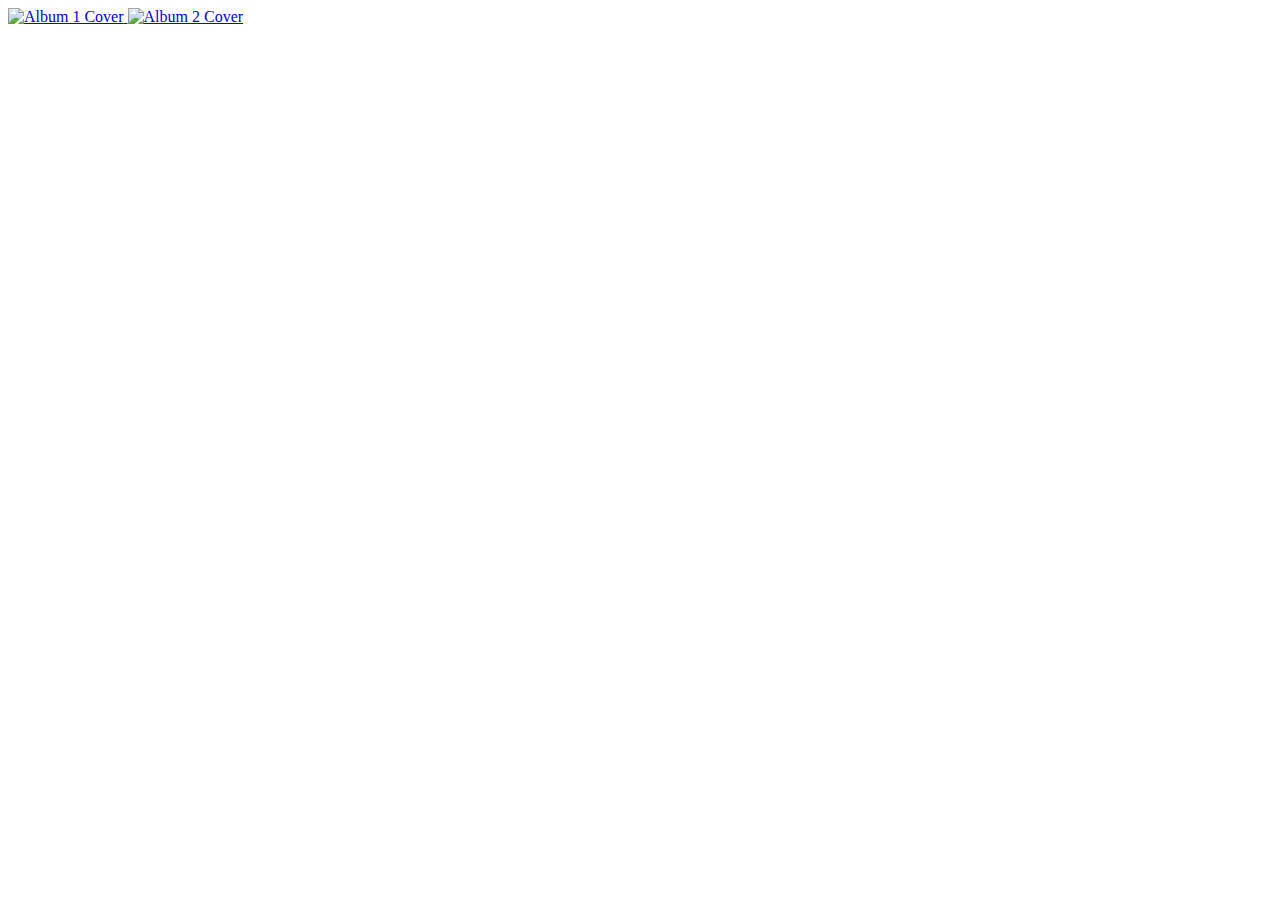
==== index.html @ 4dbc3860 "Create index.html" ====
<!DOCTYPE html>
<head>
  <meta charset="UTF-8">
  <meta name="viewport" content="width=device-width, initial-scale=1.0">
  <link rel="stylesheet" href="styles.css">
  <title>ALBUMSforCats</title>
</head>
<body>
  <div class="album-grid">
    <a href="album1.html" class="album-item">
      <img src="covers/album1-cover.jpg" alt="Album 1 Cover">
    </a>
    <a href="album2.html" class="album-item">
      <img src="covers/album2-cover.jpg" alt="Album 2 Cover">
    </a>
    <!-- Add more album items here -->
  </div>
</body>
</html>
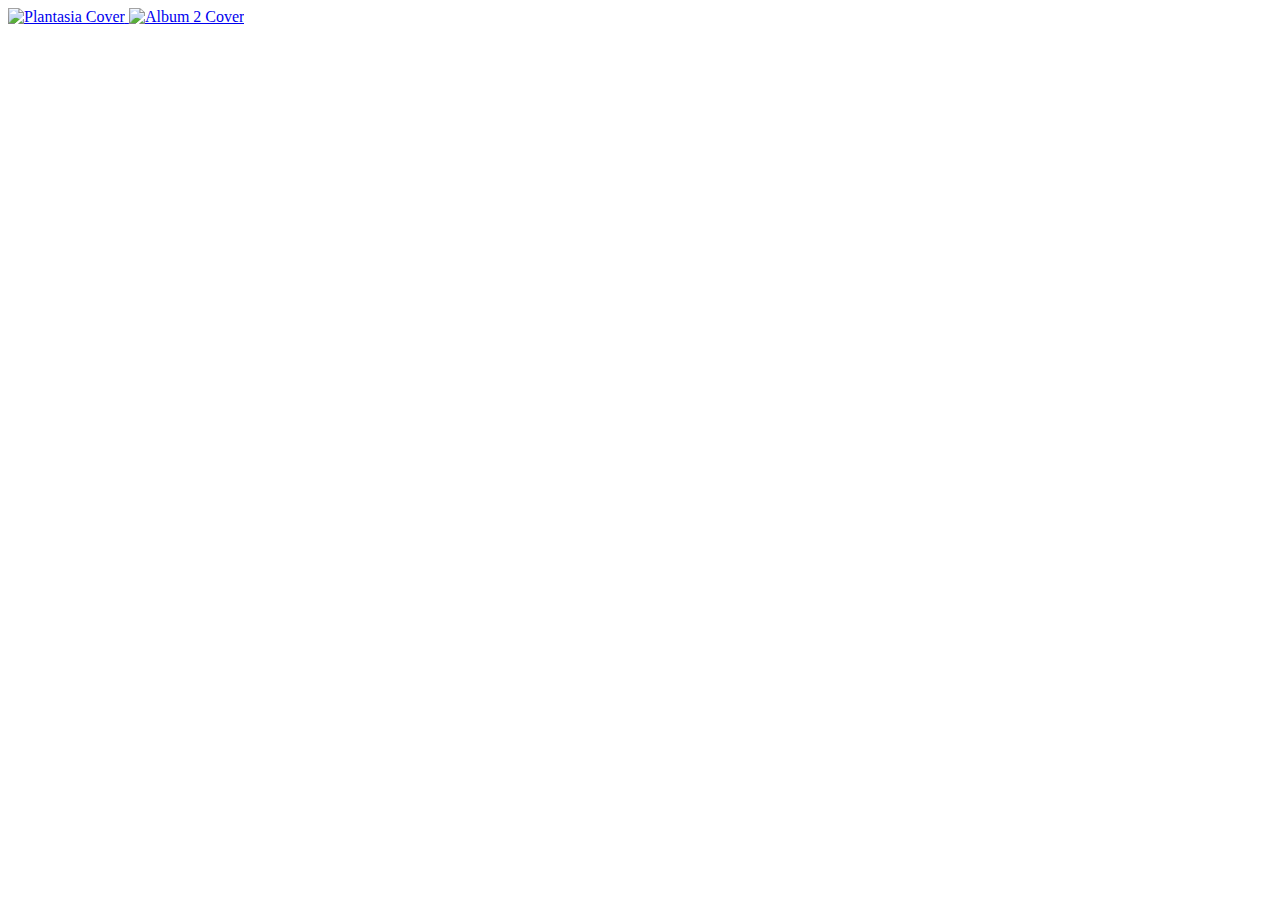
==== commit a520203b: "Update index.html" ====
--- a/index.html
+++ b/index.html
@@ -7,8 +7,8 @@
 </head>
 <body>
   <div class="album-grid">
-    <a href="album1.html" class="album-item">
-      <img src="covers/album1-cover.jpg" alt="Album 1 Cover">
+    <a href="plantasia.html" class="album-item">
+      <img src="covers/mothers-earth-plantasia.jpg" alt="Plantasia Cover">
     </a>
     <a href="album2.html" class="album-item">
       <img src="covers/album2-cover.jpg" alt="Album 2 Cover">
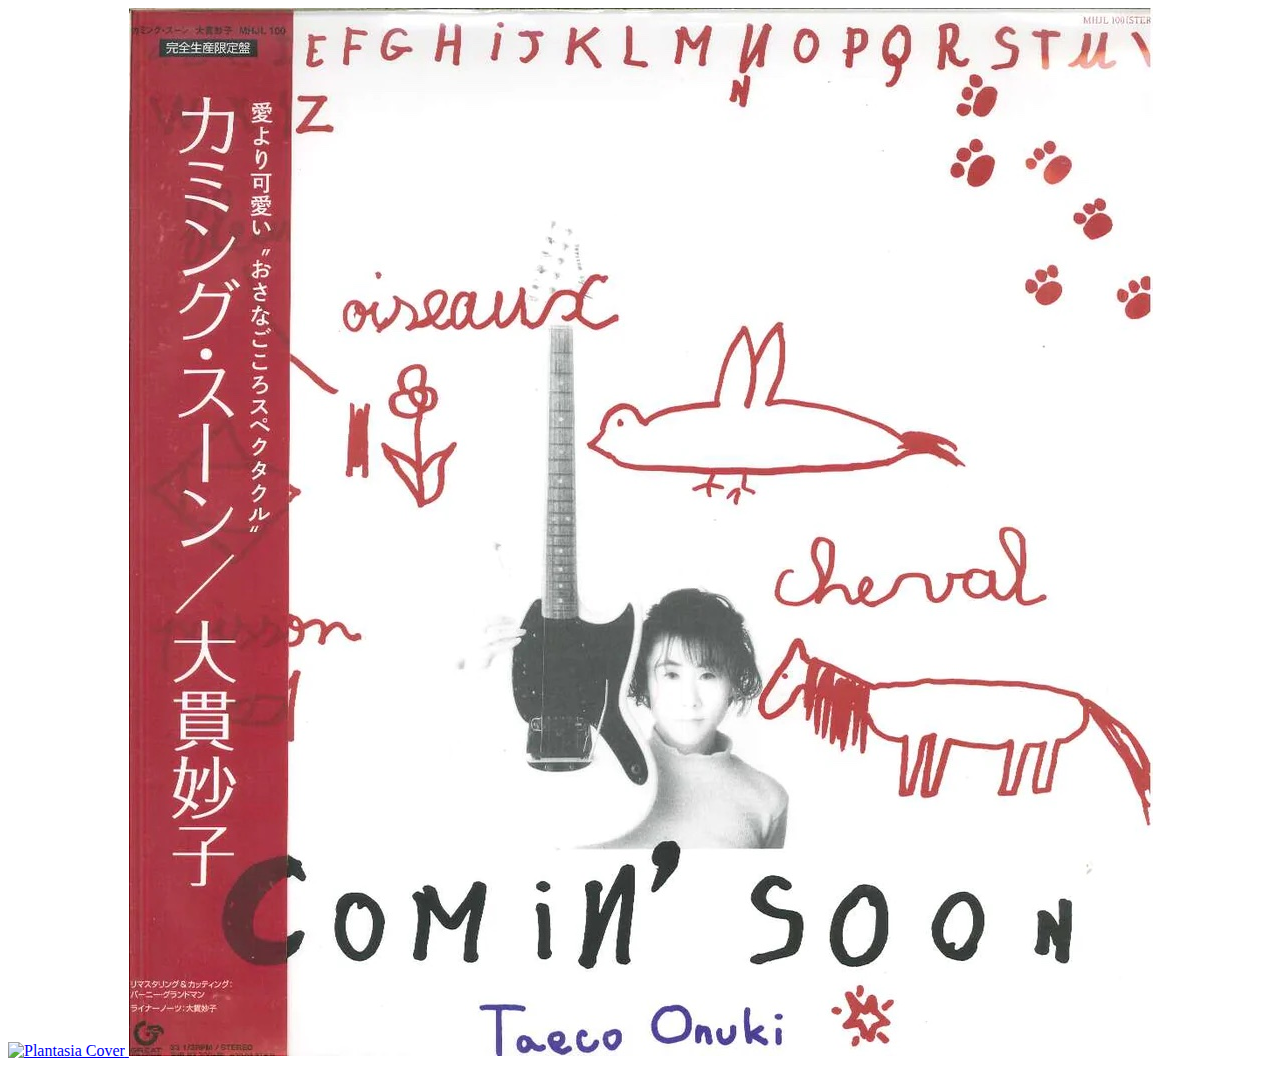
==== commit 4a506b8f: "Update index.html" ====
--- a/index.html
+++ b/index.html
@@ -10,8 +10,8 @@
     <a href="plantasia.html" class="album-item">
       <img src="covers/mothers-earth-plantasia.jpg" alt="Plantasia Cover">
     </a>
-    <a href="album2.html" class="album-item">
-      <img src="covers/album2-cover.jpg" alt="Album 2 Cover">
+    <a href="comin-soon.html" class="album-item">
+      <img src="covers/comin-soon.jpg" alt="Comin' Soon Cover">
     </a>
     <!-- Add more album items here -->
   </div>
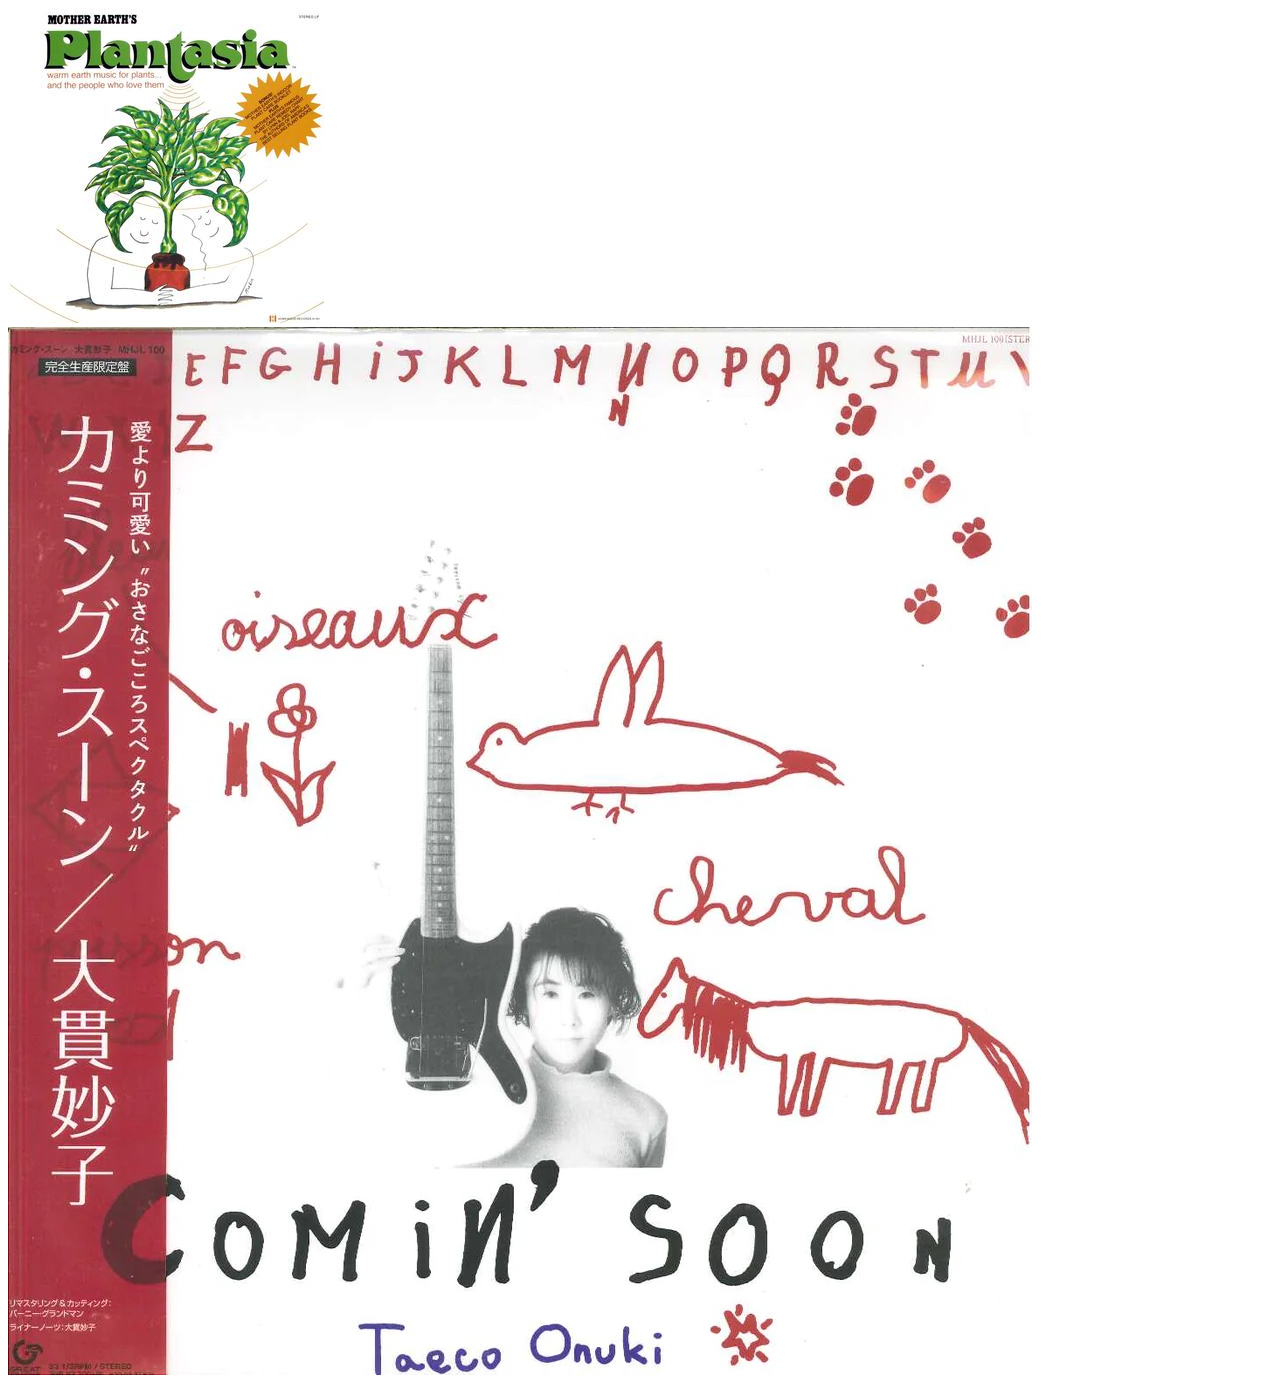
==== commit 6f1d890c: "Update index.html" ====
--- a/index.html
+++ b/index.html
@@ -1,17 +1,18 @@
 <!DOCTYPE html>
+<html>
 <head>
   <meta charset="UTF-8">
   <meta name="viewport" content="width=device-width, initial-scale=1.0">
-  <link rel="stylesheet" href="styles.css">
+  <link rel="stylesheet" href="assets/styles.css">
   <title>ALBUMSforCats</title>
 </head>
 <body>
   <div class="album-grid">
     <a href="plantasia.html" class="album-item">
-      <img src="covers/mothers-earth-plantasia.jpg" alt="Plantasia Cover">
+      <img src="assets/covers/mother-earths-plantasia.jpg" alt="Plantasia Cover">
     </a>
     <a href="comin-soon.html" class="album-item">
-      <img src="covers/comin-soon.jpg" alt="Comin' Soon Cover">
+      <img src="assets/covers/comin-soon.jpg" alt="Comin' Soon Cover">
     </a>
     <!-- Add more album items here -->
   </div>
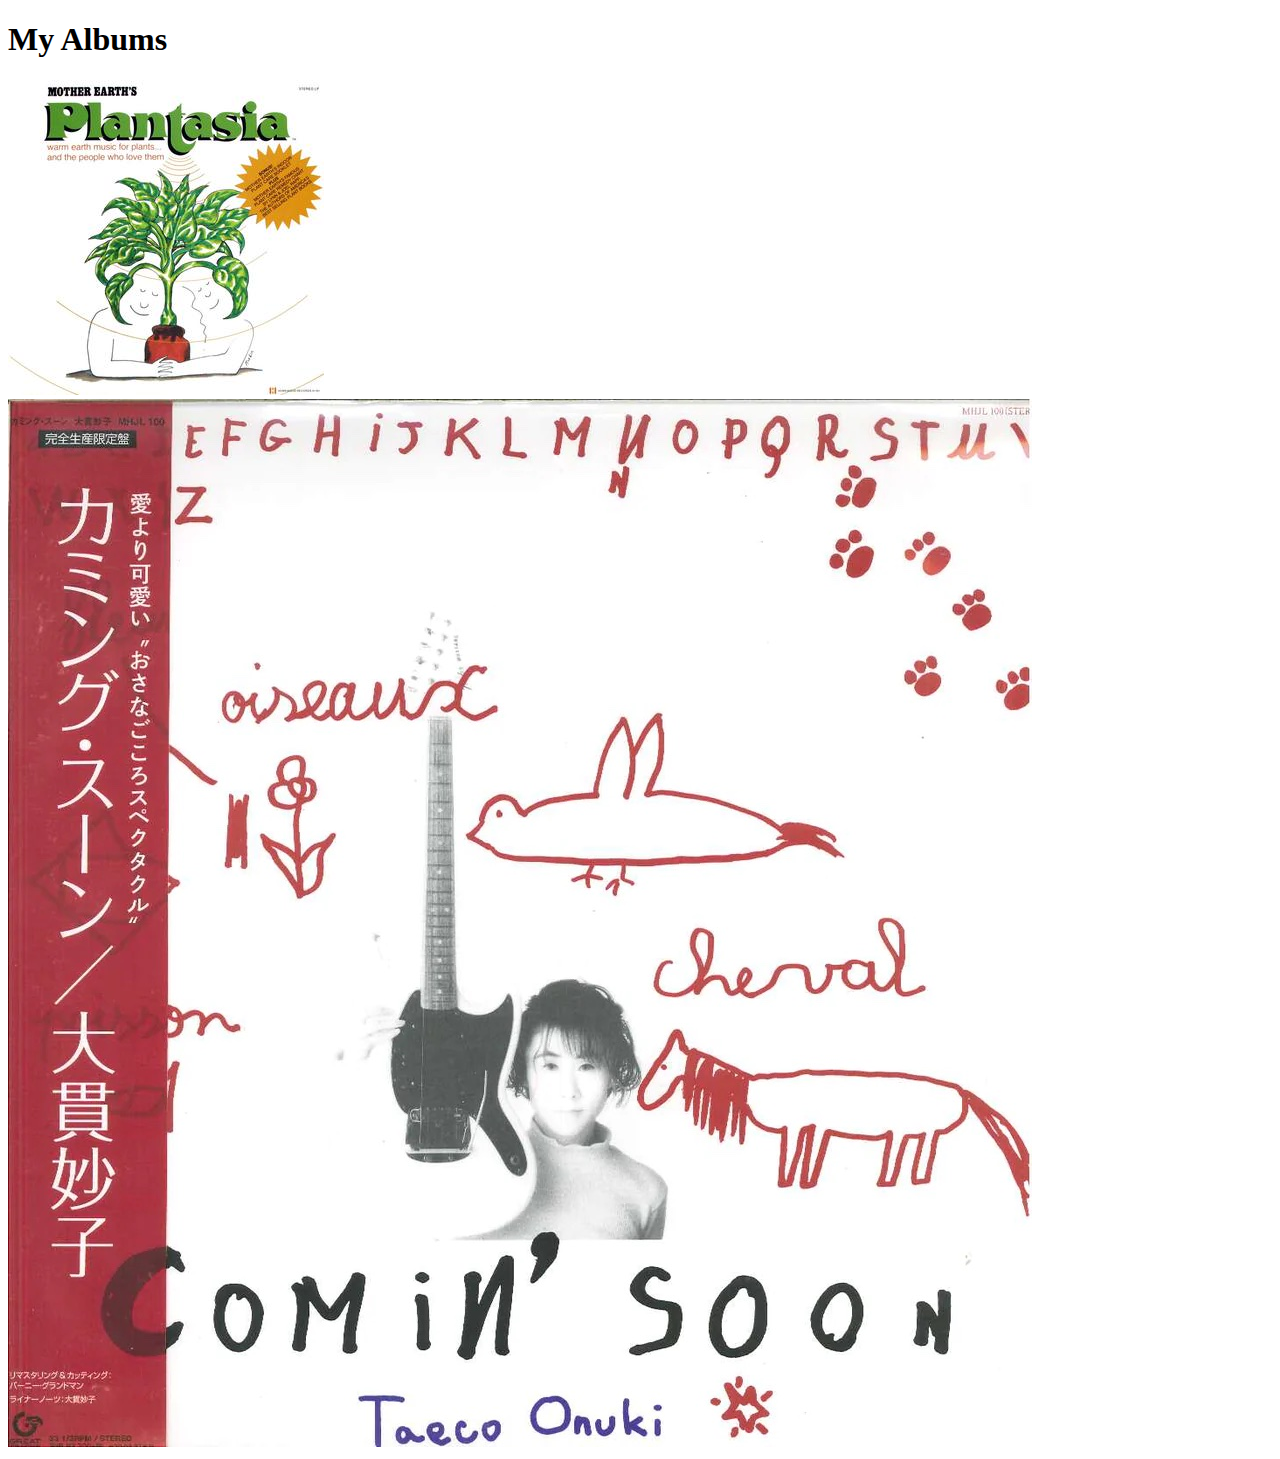
==== commit 9cde7b07: "Update index.html" ====
--- a/index.html
+++ b/index.html
@@ -7,6 +7,7 @@
   <title>ALBUMSforCats</title>
 </head>
 <body>
+  <h1>My Albums</h1>
   <div class="album-grid">
     <a href="plantasia.html" class="album-item">
       <img src="assets/covers/mother-earths-plantasia.jpg" alt="Plantasia Cover">
